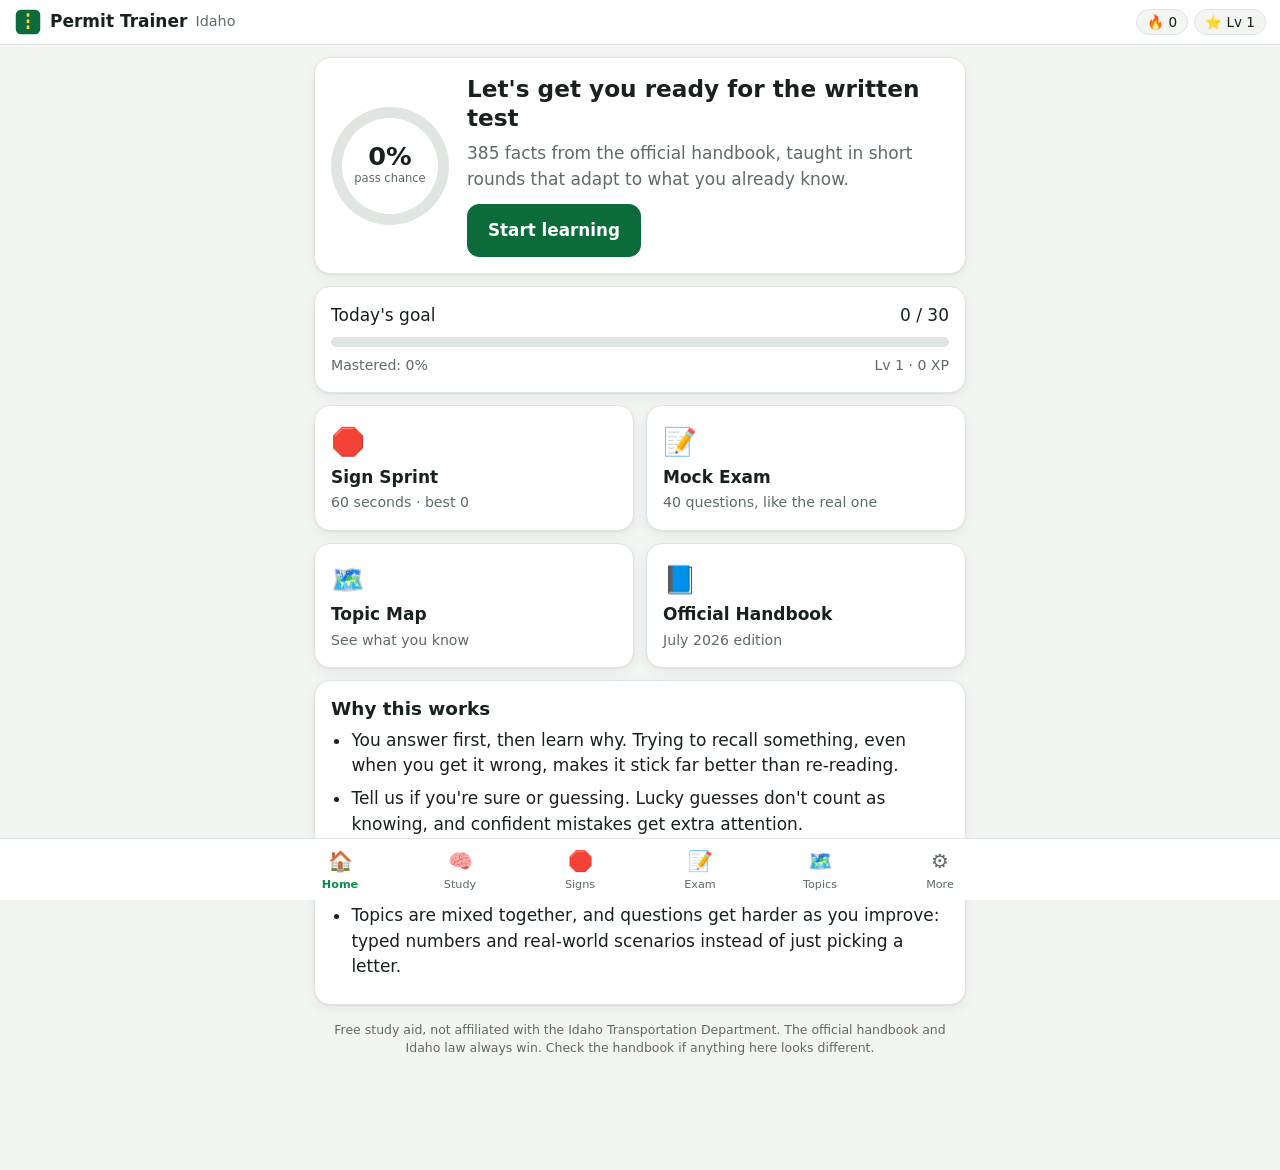
==== index.html @ 10b411d2 "Permit Trainer: Idaho Class D study app Spaced-repetition study app for the Idaho driver's knowledge" ====
<!doctype html>
<html lang="en">
<head>
  <meta charset="utf-8">
  <meta name="viewport" content="width=device-width, initial-scale=1, viewport-fit=cover">
  <title>Permit Trainer — Idaho</title>
  <meta name="description" content="Free, open-source study app for the Idaho Class D driver's knowledge test. Spaced repetition, sign sprints and realistic mock exams. Works offline.">
  <meta name="theme-color" content="#0b6b3a">
  <link rel="manifest" href="manifest.webmanifest">
  <link rel="icon" href="icons/icon.svg" type="image/svg+xml">
  <link rel="apple-touch-icon" href="icons/icon-180.png">
  <meta name="apple-mobile-web-app-capable" content="yes">
  <meta name="apple-mobile-web-app-status-bar-style" content="default">
  <meta property="og:title" content="Permit Trainer — Idaho">
  <meta property="og:description" content="Learn the Idaho driver's test the way memory actually works. Free and open source.">
  <link rel="stylesheet" href="css/app.css">
</head>
<body>
  <header class="topbar">
    <a href="#/" class="brand" aria-label="Home">
      <svg viewBox="0 0 32 32" class="brand-mark" aria-hidden="true"><rect x="2" y="2" width="28" height="28" rx="6" fill="#0b6b3a"/><path d="M16 6 L16 26" stroke="#ffd23f" stroke-width="3" stroke-dasharray="4 3"/></svg>
      <span class="brand-text">Permit Trainer</span>
      <span class="brand-state" id="brand-state"></span>
    </a>
    <div class="topstats" id="topstats"></div>
  </header>
  <main id="app" tabindex="-1"><p class="loading">Loading…</p></main>
  <nav class="tabbar" id="tabbar"></nav>
  <noscript>This app needs JavaScript turned on.</noscript>
  <script type="module" src="js/app.js"></script>
</body>
</html>
---- css/app.css ----
:root {
  --green: #0b6b3a; --green-2: #0e8a4b; --yellow: #ffd23f; --red: #d62839; --blue: #2f6fde; --orange: #f08a24;
  --bg: #f3f5f2; --card: #fff; --ink: #18211c; --muted: #5e6b63; --line: #dfe5e0;
  --ok: #18864b; --bad: #c62f3c; --radius: 16px;
  --shadow: 0 1px 2px rgb(0 0 0 / .06), 0 4px 14px rgb(0 0 0 / .05);
  color-scheme: light dark;
}
@media (prefers-color-scheme: dark) {
  :root { --bg: #0f1512; --card: #18211c; --ink: #e8efe9; --muted: #9aa8a0; --line: #2a362f; --ok: #3ccf7f; --bad: #ff6b76; --shadow: none; }
}
* { box-sizing: border-box; }
[hidden] { display: none !important; }
html { -webkit-text-size-adjust: 100%; }
body {
  margin: 0; background: var(--bg); color: var(--ink);
  font: 17px/1.5 system-ui, -apple-system, "Segoe UI", Roboto, "Noto Sans", "Noto Sans Arabic", sans-serif;
  padding-bottom: calc(72px + env(safe-area-inset-bottom));
}
a { color: var(--green-2); }
@media (prefers-color-scheme: dark) { a { color: #5fd69a; } }
main { max-width: 680px; margin: 0 auto; padding: 12px 14px 24px; outline: none; }
h1, h2, h3 { line-height: 1.25; margin: 0 0 .4em; }
h1 { font-size: 1.45rem; } h2 { font-size: 1.15rem; } h3 { font-size: 1.05rem; }
.loading { text-align: center; color: var(--muted); padding: 4em 0; }
.muted { color: var(--muted); } .small { font-size: .88rem; } .center { text-align: center; }
.okc { color: var(--ok); font-weight: 600; } .badc { color: var(--bad); font-weight: 600; }

/* top + tab bars */
.topbar {
  position: sticky; top: 0; z-index: 5; display: flex; align-items: center; justify-content: space-between;
  padding: calc(8px + env(safe-area-inset-top)) 14px 8px; background: var(--card); border-bottom: 1px solid var(--line);
}
.brand { display: flex; align-items: center; gap: 8px; text-decoration: none; color: var(--ink); font-weight: 700; }
.brand-mark { width: 28px; height: 28px; }
.brand-state { font-weight: 500; color: var(--muted); font-size: .9rem; }
.topstats { display: flex; gap: 6px; }
.pill { background: var(--bg); border: 1px solid var(--line); border-radius: 99px; padding: 2px 10px; font-size: .85rem; white-space: nowrap; }
.tabbar {
  position: fixed; bottom: 0; left: 0; right: 0; z-index: 5; display: flex; justify-content: center;
  background: var(--card); border-top: 1px solid var(--line); padding-bottom: env(safe-area-inset-bottom);
}
.tabbar a { flex: 1; max-width: 120px; display: flex; flex-direction: column; align-items: center; padding: 7px 0 6px; text-decoration: none; color: var(--muted); font-size: 1.25rem; }
.tabbar a small { font-size: .7rem; margin-top: 1px; }
.tabbar a.on { color: var(--green-2); }
.tabbar a.on small { font-weight: 700; }

/* cards & buttons */
.card { background: var(--card); border-radius: var(--radius); box-shadow: var(--shadow); border: 1px solid var(--line); padding: 16px; margin: 0 0 12px; display: block; }
.btn {
  display: inline-flex; align-items: center; justify-content: center; gap: 6px; border: 1px solid var(--line); background: var(--card);
  color: var(--ink); font: inherit; font-weight: 600; padding: 10px 16px; border-radius: 12px; cursor: pointer; text-decoration: none; min-height: 44px;
}
.btn.big { padding: 13px 20px; font-size: 1.05rem; }
.btn.primary { background: var(--green); border-color: var(--green); color: #fff; }
.btn.primary:hover { background: var(--green-2); }
.btn.danger { color: var(--bad); border-color: var(--bad); }
.btn:disabled { opacity: .55; cursor: default; }
.badge { background: var(--yellow); color: #222; border-radius: 99px; padding: 1px 8px; font-size: .8rem; }
.row { display: flex; justify-content: space-between; align-items: center; gap: 8px; flex-wrap: wrap; }
.row.gap { justify-content: center; gap: 10px; margin-top: 12px; }
.grid2 { display: grid; grid-template-columns: 1fr 1fr; gap: 12px; margin-bottom: 12px; }
.grid2 .card { margin: 0; }
.section { margin: 20px 4px 10px; }
.pagetitle { text-align: center; margin-top: 8px; }
.back { display: inline-block; margin: 4px 0 8px; text-decoration: none; }
.fineprint { font-size: .78rem; color: var(--muted); text-align: center; margin: 16px 8px; }

/* home */
.hero { display: flex; gap: 18px; align-items: center; }
.hero-text { flex: 1; }
.hero-text p { margin: 0 0 12px; color: var(--muted); }
.ring {
  --size: 118px; flex: none; width: var(--size); height: var(--size); border-radius: 50%; display: grid; place-items: center;
  background: conic-gradient(var(--green-2) calc(var(--p) * 360deg), var(--line) 0);
}
.ring > div { width: calc(var(--size) - 22px); height: calc(var(--size) - 22px); border-radius: 50%; background: var(--card); display: grid; place-content: center; text-align: center; }
.ring b { font-size: 1.6rem; line-height: 1; } .ring small { color: var(--muted); font-size: .72rem; }
@media (max-width: 460px) { .hero { flex-direction: column; text-align: center; } }
.bar { height: 10px; background: var(--line); border-radius: 99px; overflow: hidden; margin: 8px 0; }
.bar i { display: block; height: 100%; background: linear-gradient(90deg, var(--green), var(--yellow)); border-radius: 99px; transition: width .4s; }
.tile { text-decoration: none; color: var(--ink); display: flex; flex-direction: column; gap: 2px; }
.tile:hover { border-color: var(--green-2); }
.tile-icon { font-size: 1.7rem; }
.tile small { color: var(--muted); }
.install { width: 100%; font: inherit; font-weight: 600; cursor: pointer; color: var(--ink); text-align: center; }
.how ul { padding-inline-start: 1.2em; margin: 0; } .how li { margin-bottom: .45em; }

/* questions */
.progress { height: 6px; background: var(--line); border-radius: 99px; overflow: hidden; margin: 4px 0 12px; }
.progress i { display: block; height: 100%; background: var(--green-2); transition: width .3s; }
.qmeta { display: flex; gap: 6px; flex-wrap: wrap; margin-bottom: 10px; }
.chip { font-size: .75rem; font-weight: 600; background: color-mix(in srgb, var(--green-2) 14%, transparent); color: var(--green-2); padding: 2px 10px; border-radius: 99px; }
.chip.alt { background: color-mix(in srgb, var(--orange) 18%, transparent); color: var(--orange); }
.qtext { font-size: 1.15rem; font-weight: 650; }
.qcard.scenario .qtext { font-weight: 500; }
img.sign { display: block; margin: 4px auto 14px; width: 160px; height: 160px; object-fit: contain; }
img.sign.small { width: 90px; height: 90px; margin: 0 0 8px; }
img.sign.tiny { width: 44px; height: 44px; margin: 0; flex: none; display: inline-block; }
.choices { display: grid; gap: 9px; margin-top: 12px; }
.choices.tf { grid-template-columns: 1fr 1fr; }
.choice {
  display: flex; gap: 12px; align-items: center; text-align: start; width: 100%; font: inherit; color: var(--ink);
  background: var(--bg); border: 2px solid var(--line); border-radius: 12px; padding: 12px 14px; cursor: pointer; min-height: 52px;
}
.choices.tf .choice { justify-content: center; font-weight: 700; }
.choice:hover:not(:disabled) { border-color: var(--green-2); }
.choice .key { flex: none; width: 26px; height: 26px; border-radius: 7px; display: grid; place-items: center; background: var(--card); border: 1px solid var(--line); font-size: .8rem; font-weight: 700; }
.choice.picked { border-color: var(--blue); background: color-mix(in srgb, var(--blue) 10%, var(--bg)); }
.choice.right { border-color: var(--ok); background: color-mix(in srgb, var(--ok) 14%, var(--bg)); }
.choice.wrong { border-color: var(--bad); background: color-mix(in srgb, var(--bad) 12%, var(--bg)); }
.choice:disabled { cursor: default; }
.numform { display: flex; align-items: center; gap: 10px; margin-top: 14px; }
.numin { font: inherit; font-size: 1.4rem; width: 9ch; padding: 8px 12px; border-radius: 12px; border: 2px solid var(--line); background: var(--bg); color: var(--ink); text-align: center; }
.numin:focus { outline: none; border-color: var(--blue); }
.numin.right { border-color: var(--ok); } .numin.wrong { border-color: var(--bad); }
.unit { color: var(--muted); font-weight: 600; }
.commit { display: flex; gap: 10px; margin-top: 14px; }
.commit .btn { flex: 1; min-height: 50px; }
.commit .sure { background: var(--green); border-color: var(--green); color: #fff; }
.commit .guess { background: color-mix(in srgb, var(--yellow) 30%, var(--card)); border-color: var(--yellow); }

/* feedback */
.feedback { border-width: 2px; animation: pop .25s ease-out; }
.feedback.good { border-color: var(--ok); } .feedback.meh { border-color: var(--yellow); }
.feedback.bad { border-color: var(--bad); }
.feedback.surprise { border-color: var(--orange); background: color-mix(in srgb, var(--orange) 8%, var(--card)); }
.feedback h3 { display: flex; justify-content: space-between; gap: 8px; }
.xp { color: var(--green-2); font-size: .9rem; white-space: nowrap; }
.answer { margin: 0 0 8px; }
.explain .fact { font-weight: 600; margin: 0 0 6px; }
.explain .why { margin: 0 0 6px; } .explain .hook { margin: 0 0 6px; background: color-mix(in srgb, var(--yellow) 22%, transparent); padding: 6px 10px; border-radius: 10px; }
.explain .src { font-size: .85rem; }
.feedback .btn { width: 100%; margin-top: 12px; }
@keyframes pop { from { transform: scale(.97); opacity: .4; } to { transform: none; opacity: 1; } }

/* done / exam */
.big-emoji { font-size: 2.8rem; }
.stats3 { display: grid; grid-template-columns: repeat(3, 1fr); gap: 8px; margin: 14px 0; }
.stats3 b { display: block; font-size: 1.5rem; } .stats3 small { color: var(--muted); }
.score { font-size: 2.4rem; font-weight: 800; margin: 0; }
.passed { border: 2px solid var(--ok); }
.review p { margin: 4px 0; }

/* sprint */
.sprintbar { display: flex; align-items: center; gap: 12px; margin: 4px 0 12px; font-weight: 600; }
.timer { flex: 1; height: 12px; background: var(--line); border-radius: 99px; overflow: hidden; }
.timer i { display: block; height: 100%; background: linear-gradient(90deg, var(--red), var(--orange), var(--yellow)); }
.combo { color: var(--orange); }
.signrow { display: flex; gap: 12px; align-items: center; }
.signrow img { width: 60px; height: 60px; object-fit: contain; flex: none; }
.signrow p { margin: 2px 0 0; }

/* topics */
.topicgrid { display: grid; grid-template-columns: repeat(auto-fill, minmax(150px, 1fr)); gap: 12px; }
.topic { margin: 0; text-decoration: none; color: var(--ink); text-align: center; display: flex; flex-direction: column; align-items: center; gap: 6px; }
.topic small { color: var(--muted); }
.tring { width: 64px; height: 64px; border-radius: 50%; display: grid; place-items: center; background: conic-gradient(var(--green-2) calc(var(--p) * 360deg), var(--line) 0); }
.tring span { width: 50px; height: 50px; border-radius: 50%; background: var(--card); display: grid; place-items: center; font-size: .8rem; font-weight: 700; }
.factrow { padding: 12px 14px; margin-bottom: 8px; }
.factrow summary { display: flex; gap: 10px; align-items: center; cursor: pointer; list-style: none; }
.factrow summary::-webkit-details-marker { display: none; }
.factrow .explain { margin-top: 10px; }
.dot { flex: none; width: 11px; height: 11px; border-radius: 50%; display: inline-block; background: var(--line); }
.dot.weak { background: var(--bad); } .dot.learning { background: var(--yellow); } .dot.mastered { background: var(--ok); }
.legend { text-align: center; } .legend .dot { margin: 0 4px 0 10px; vertical-align: -1px; }

/* more */
.field { display: flex; justify-content: space-between; align-items: center; gap: 10px; }
.field select { font: inherit; padding: 8px 10px; border-radius: 10px; border: 1px solid var(--line); background: var(--bg); color: var(--ink); }
.badges { display: grid; grid-template-columns: repeat(4, 1fr); gap: 8px; }
.bdg { text-align: center; opacity: .3; filter: grayscale(1); }
.bdg.on { opacity: 1; filter: none; }
.bdg span { font-size: 1.8rem; display: block; } .bdg small { font-size: .7rem; line-height: 1.2; display: block; }

/* confetti */
.confetti { position: fixed; inset: 0; pointer-events: none; overflow: hidden; z-index: 50; }
.confetti i { position: absolute; top: -12px; width: 9px; height: 14px; border-radius: 2px; animation: fall 2.4s ease-in forwards; }
@keyframes fall { to { transform: translateY(105vh) rotate(720deg); } }
@media (prefers-reduced-motion: reduce) { .confetti, .feedback { animation: none; } .confetti { display: none; } }
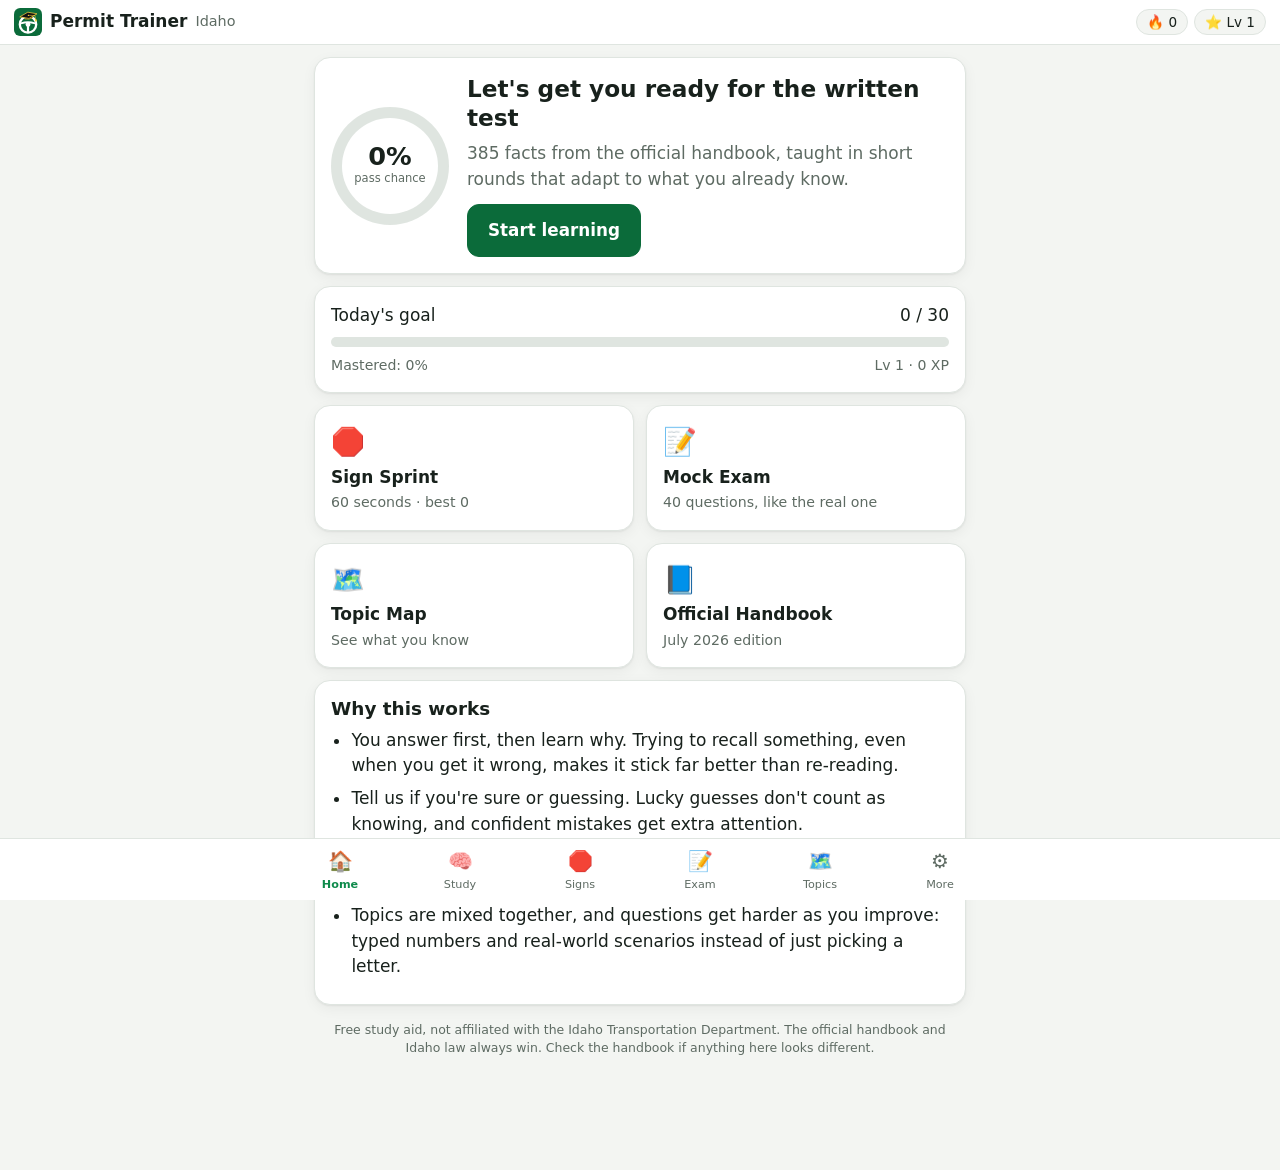
==== commit 03b6691c: "New logo: steering wheel wearing a graduation cap; add favicon.ico Co-Authored-By: Claude Opus 5.5 (" ====
--- a/index.html
+++ b/index.html
@@ -8,6 +8,7 @@
   <meta name="theme-color" content="#0b6b3a">
   <link rel="manifest" href="manifest.webmanifest">
   <link rel="icon" href="icons/icon.svg" type="image/svg+xml">
+  <link rel="icon" href="favicon.ico" sizes="any">
   <link rel="apple-touch-icon" href="icons/icon-180.png">
   <meta name="apple-mobile-web-app-capable" content="yes">
   <meta name="apple-mobile-web-app-status-bar-style" content="default">
@@ -18,7 +19,7 @@
 <body>
   <header class="topbar">
     <a href="#/" class="brand" aria-label="Home">
-      <svg viewBox="0 0 32 32" class="brand-mark" aria-hidden="true"><rect x="2" y="2" width="28" height="28" rx="6" fill="#0b6b3a"/><path d="M16 6 L16 26" stroke="#ffd23f" stroke-width="3" stroke-dasharray="4 3"/></svg>
+      <img src="icons/icon.svg" class="brand-mark" alt="">
       <span class="brand-text">Permit Trainer</span>
       <span class="brand-state" id="brand-state"></span>
     </a>
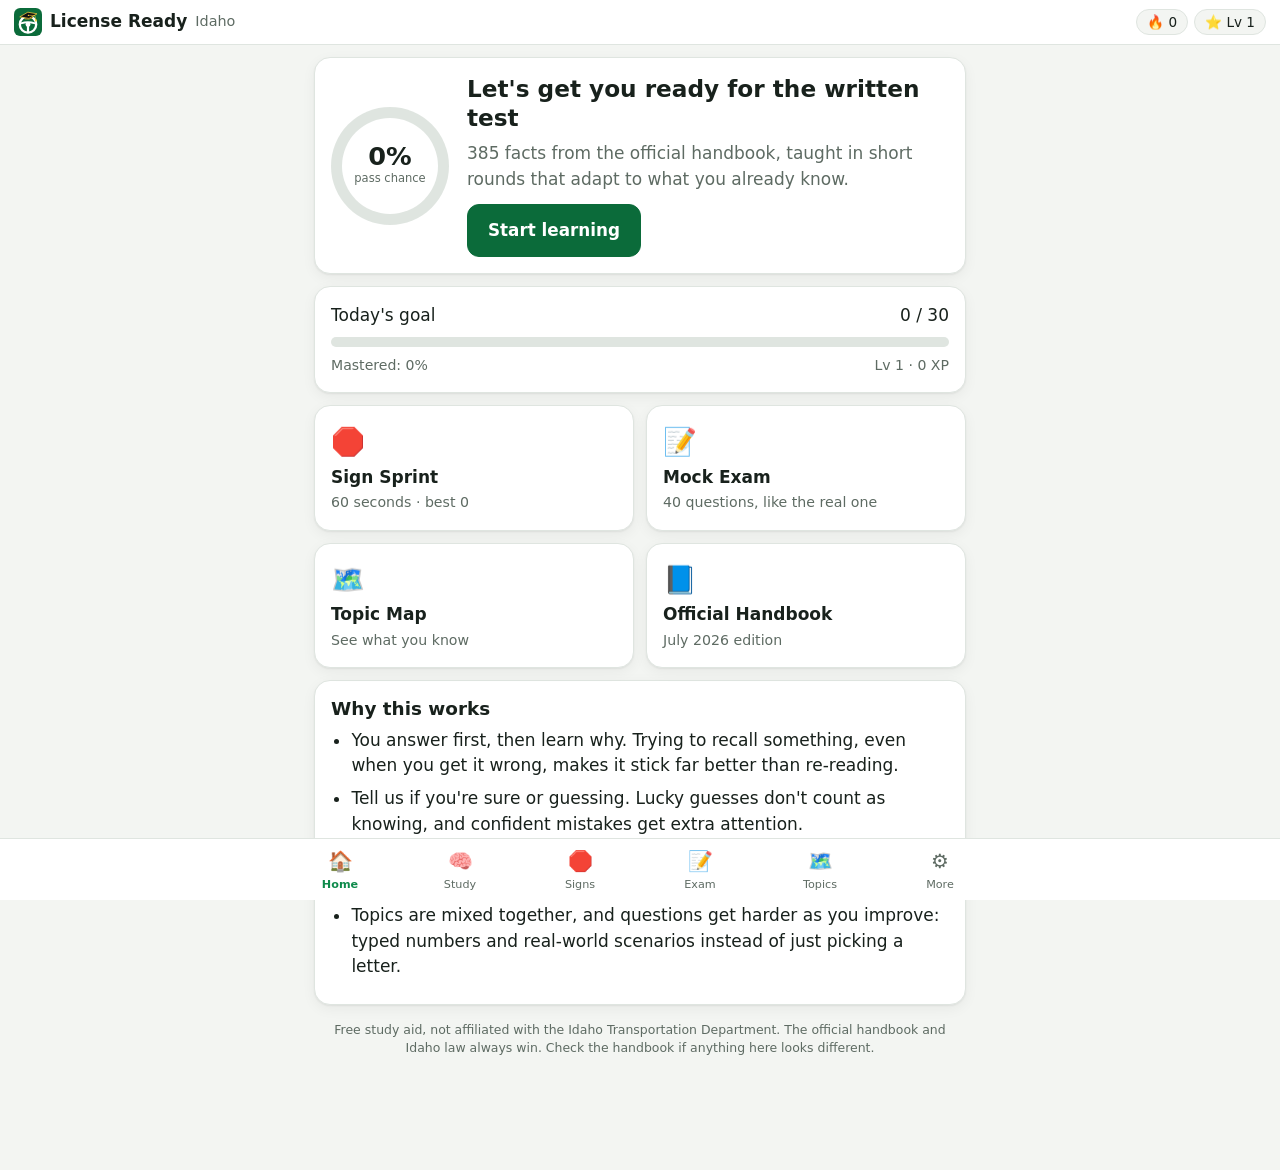
==== commit 4046be3f: "Rename to License Ready The Class D knowledge test is the same for new drivers and people moving fro" ====
--- a/index.html
+++ b/index.html
@@ -3,7 +3,7 @@
 <head>
   <meta charset="utf-8">
   <meta name="viewport" content="width=device-width, initial-scale=1, viewport-fit=cover">
-  <title>Permit Trainer — Idaho</title>
+  <title>License Ready Idaho</title>
   <meta name="description" content="Free, open-source study app for the Idaho Class D driver's knowledge test. Spaced repetition, sign sprints and realistic mock exams. Works offline.">
   <meta name="theme-color" content="#0b6b3a">
   <link rel="manifest" href="manifest.webmanifest">
@@ -12,7 +12,7 @@
   <link rel="apple-touch-icon" href="icons/icon-180.png">
   <meta name="apple-mobile-web-app-capable" content="yes">
   <meta name="apple-mobile-web-app-status-bar-style" content="default">
-  <meta property="og:title" content="Permit Trainer — Idaho">
+  <meta property="og:title" content="License Ready Idaho">
   <meta property="og:description" content="Learn the Idaho driver's test the way memory actually works. Free and open source.">
   <link rel="stylesheet" href="css/app.css">
 </head>
@@ -20,7 +20,7 @@
   <header class="topbar">
     <a href="#/" class="brand" aria-label="Home">
       <img src="icons/icon.svg" class="brand-mark" alt="">
-      <span class="brand-text">Permit Trainer</span>
+      <span class="brand-text">License Ready</span>
       <span class="brand-state" id="brand-state"></span>
     </a>
     <div class="topstats" id="topstats"></div>
